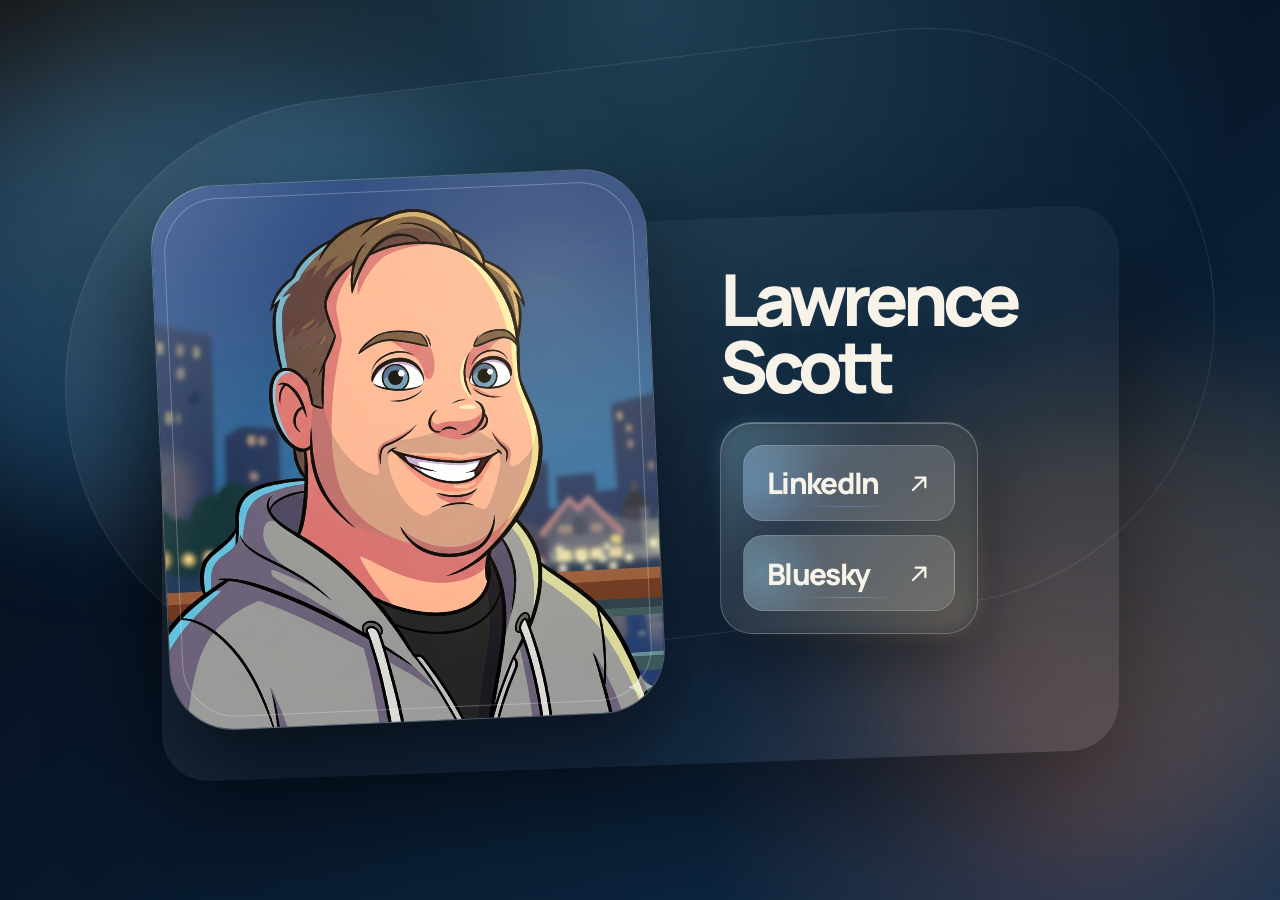
==== index.html @ 0cb6be1e "Create personal landing page" ====
<!doctype html>
<html lang="en">
  <head>
    <meta charset="utf-8">
    <meta name="viewport" content="width=device-width, initial-scale=1">
    <meta
      name="description"
      content="Lawrence Scott's personal landing page with links to LinkedIn and Bluesky."
    >
    <meta name="theme-color" content="#07111f">
    <link rel="canonical" href="https://lascott.net/">
    <meta property="og:type" content="website">
    <meta property="og:url" content="https://lascott.net/">
    <meta property="og:title" content="Lawrence Scott">
    <meta
      property="og:description"
      content="Connect with Lawrence Scott on LinkedIn and Bluesky."
    >
    <meta property="og:image" content="https://lascott.net/profile.png">
    <meta name="twitter:card" content="summary_large_image">
    <meta name="twitter:title" content="Lawrence Scott">
    <meta
      name="twitter:description"
      content="Connect with Lawrence Scott on LinkedIn and Bluesky."
    >
    <meta name="twitter:image" content="https://lascott.net/profile.png">
    <title>Lawrence Scott</title>
    <link rel="icon" href="favicon.svg" type="image/svg+xml">
    <link rel="manifest" href="site.webmanifest">
    <link rel="preconnect" href="https://fonts.googleapis.com">
    <link rel="preconnect" href="https://fonts.gstatic.com" crossorigin>
    <link
      href="https://fonts.googleapis.com/css2?family=Instrument+Serif:ital@0;1&family=Manrope:wght@500;650;800&display=swap"
      rel="stylesheet"
    >
    <link rel="stylesheet" href="styles.css">
  </head>
  <body>
    <main class="stage" aria-label="Personal landing page">
      <div class="aurora aurora-one" aria-hidden="true"></div>
      <div class="aurora aurora-two" aria-hidden="true"></div>
      <div class="grain" aria-hidden="true"></div>

      <section class="landing-card">
        <div class="portrait-shell">
          <img
            class="portrait"
            src="profile.png"
            alt="Profile illustration"
            width="990"
            height="1088"
          >
        </div>

        <div class="identity-panel">
          <h1>Lawrence Scott</h1>
          <nav class="link-box" aria-label="Social profile links">
            <a
              class="link-pill linkedin"
              href="https://www.linkedin.com/in/larryscott80/"
              rel="me noopener"
              target="_blank"
            >
              <span>LinkedIn</span>
              <svg viewBox="0 0 24 24" aria-hidden="true">
                <path d="M7.5 17.25 16.75 8m0 0H9.5m7.25 0v7.25" />
              </svg>
            </a>
            <a
              class="link-pill bluesky"
              href="https://bsky.app/profile/lawrencescott.bsky.social"
              rel="me noopener"
              target="_blank"
            >
              <span>Bluesky</span>
              <svg viewBox="0 0 24 24" aria-hidden="true">
                <path d="M7.5 17.25 16.75 8m0 0H9.5m7.25 0v7.25" />
              </svg>
            </a>
          </nav>
        </div>
      </section>
    </main>
  </body>
</html>
---- styles.css ----
:root {
  color-scheme: dark;
  --ink: #f8f3e8;
  --muted: #b7c7d8;
  --night: #07111f;
  --deep: #0b1e36;
  --blue: #6fd5ff;
  --gold: #ffd88a;
  --coral: #ff856b;
  --glass: rgba(255, 255, 255, 0.105);
  --glass-strong: rgba(255, 255, 255, 0.18);
  --line: rgba(255, 255, 255, 0.22);
  --shadow: rgba(0, 0, 0, 0.42);
}

* {
  box-sizing: border-box;
}

html {
  min-height: 100%;
  background: var(--night);
}

body {
  min-height: 100vh;
  margin: 0;
  overflow-x: hidden;
  color: var(--ink);
  font-family: "Manrope", sans-serif;
  background:
    radial-gradient(circle at 50% 0%, rgba(111, 213, 255, 0.24), transparent 38rem),
    radial-gradient(circle at 8% 20%, rgba(255, 216, 138, 0.16), transparent 24rem),
    linear-gradient(145deg, #050a12 0%, #08172a 48%, #102f4e 100%);
}

a {
  color: inherit;
}

h1,
p {
  margin: 0;
}

.stage {
  position: relative;
  display: grid;
  min-height: 100vh;
  place-items: center;
  isolation: isolate;
  padding: clamp(1.25rem, 3vw, 3rem);
}

.stage::before,
.stage::after {
  position: fixed;
  inset: auto;
  z-index: -3;
  content: "";
  pointer-events: none;
}

.stage::before {
  right: -12rem;
  bottom: -18rem;
  width: min(62vw, 52rem);
  aspect-ratio: 1;
  border-radius: 999px;
  background: radial-gradient(circle, rgba(255, 133, 107, 0.2), transparent 68%);
  filter: blur(0.5rem);
}

.stage::after {
  top: 7%;
  left: 50%;
  width: min(90vw, 76rem);
  height: min(55vw, 36rem);
  border: 1px solid rgba(255, 255, 255, 0.11);
  border-radius: 999px;
  background:
    linear-gradient(110deg, rgba(255, 255, 255, 0.07), transparent 45%),
    radial-gradient(circle at 30% 38%, rgba(111, 213, 255, 0.14), transparent 34%);
  filter: blur(0.02rem);
  transform: translateX(-50%) rotate(-7deg);
}

.aurora {
  position: fixed;
  z-index: -4;
  width: 36rem;
  max-width: 80vw;
  aspect-ratio: 1.3;
  border-radius: 44% 56% 61% 39% / 45% 35% 65% 55%;
  filter: blur(4rem);
  opacity: 0.72;
  pointer-events: none;
  animation: drift 13s ease-in-out infinite alternate;
}

.aurora-one {
  top: 7%;
  left: -8rem;
  background: rgba(42, 158, 255, 0.34);
}

.aurora-two {
  right: -10rem;
  bottom: 9%;
  background: rgba(255, 178, 91, 0.22);
  animation-delay: -5s;
}

.grain {
  position: fixed;
  inset: 0;
  z-index: -1;
  opacity: 0.18;
  pointer-events: none;
  background-image:
    linear-gradient(rgba(255, 255, 255, 0.045) 1px, transparent 1px),
    linear-gradient(90deg, rgba(255, 255, 255, 0.035) 1px, transparent 1px);
  background-size: 3.5rem 3.5rem;
  mask-image: radial-gradient(circle at 50% 45%, black, transparent 78%);
}

.landing-card {
  position: relative;
  display: grid;
  opacity: 1;
  width: min(100%, 65rem);
  grid-template-columns: minmax(18rem, 31rem) minmax(17rem, 25rem);
  align-items: center;
  justify-content: center;
  gap: clamp(1.25rem, 5vw, 4.5rem);
  animation: arrival 700ms cubic-bezier(0.2, 0.8, 0.2, 1) both;
}

.landing-card::before {
  position: absolute;
  inset: 8% 4% -8%;
  z-index: -1;
  content: "";
  border-radius: 3rem;
  background:
    linear-gradient(120deg, rgba(255, 255, 255, 0.09), transparent 34%),
    rgba(255, 255, 255, 0.035);
  box-shadow: 0 3rem 7rem var(--shadow);
  transform: skewY(-2deg);
}

.portrait-shell {
  position: relative;
  overflow: hidden;
  aspect-ratio: 0.91;
  border: 1px solid rgba(255, 255, 255, 0.2);
  border-radius: clamp(2rem, 5vw, 4rem);
  background:
    linear-gradient(145deg, rgba(255, 255, 255, 0.16), transparent 42%),
    rgba(255, 255, 255, 0.055);
  box-shadow:
    0 2.25rem 5rem rgba(0, 0, 0, 0.48),
    inset 0 1px rgba(255, 255, 255, 0.32);
  transform: rotate(-2.5deg);
}

.portrait-shell::before {
  position: absolute;
  inset: 0;
  z-index: 1;
  content: "";
  background:
    linear-gradient(115deg, rgba(255, 255, 255, 0.26), transparent 27%),
    radial-gradient(circle at 78% 20%, rgba(255, 216, 138, 0.24), transparent 24rem);
  mix-blend-mode: screen;
  pointer-events: none;
}

.portrait-shell::after {
  position: absolute;
  inset: 0.75rem;
  z-index: 2;
  content: "";
  border: 1px solid rgba(255, 255, 255, 0.26);
  border-radius: calc(clamp(2rem, 5vw, 4rem) - 0.6rem);
  pointer-events: none;
}

.portrait {
  display: block;
  width: 100%;
  height: 100%;
  object-fit: cover;
  transform: scale(1.015);
}

.identity-panel {
  display: grid;
  gap: 1.35rem;
  justify-items: start;
}

.identity-panel h1 {
  font-size: clamp(2.8rem, 5.6vw, 5.35rem);
  font-weight: 800;
  letter-spacing: -0.075em;
  line-height: 0.94;
  text-wrap: balance;
  text-shadow:
    0 1.25rem 3rem rgba(0, 0, 0, 0.26),
    0 0 2.5rem rgba(111, 213, 255, 0.12);
}

.link-box {
  position: relative;
  display: grid;
  gap: 0.9rem;
  padding: clamp(1rem, 3vw, 1.35rem);
  border: 1px solid var(--line);
  border-radius: 2rem;
  background:
    linear-gradient(155deg, rgba(255, 255, 255, 0.19), rgba(255, 255, 255, 0.06)),
    linear-gradient(180deg, rgba(6, 18, 32, 0.72), rgba(8, 22, 38, 0.46));
  box-shadow:
    0 2rem 4rem rgba(0, 0, 0, 0.34),
    inset 0 1px rgba(255, 255, 255, 0.28);
  -webkit-backdrop-filter: blur(22px) saturate(1.25);
  backdrop-filter: blur(22px) saturate(1.25);
}

.link-box::before {
  position: absolute;
  inset: -1px;
  z-index: -1;
  content: "";
  border-radius: inherit;
  background: linear-gradient(135deg, rgba(111, 213, 255, 0.44), transparent 36%, rgba(255, 216, 138, 0.36));
  filter: blur(0.55rem);
  opacity: 0.56;
}

.link-pill {
  --accent: var(--blue);
  display: flex;
  min-height: 4.75rem;
  align-items: center;
  justify-content: space-between;
  gap: 1.5rem;
  padding: 0 1.2rem 0 1.45rem;
  border: 1px solid rgba(255, 255, 255, 0.16);
  border-radius: 1.3rem;
  overflow: hidden;
  position: relative;
  color: var(--ink);
  font-size: clamp(1.35rem, 3vw, 1.85rem);
  font-weight: 800;
  letter-spacing: -0.055em;
  text-decoration: none;
  background:
    radial-gradient(circle at 8% 50%, color-mix(in srgb, var(--accent), transparent 72%), transparent 34%),
    linear-gradient(115deg, var(--glass-strong), var(--glass)),
    rgba(255, 255, 255, 0.04);
  transition:
    border-color 200ms ease,
    box-shadow 200ms ease,
    transform 200ms ease,
    background 200ms ease;
}

.link-pill::after {
  position: absolute;
  inset: auto 1.1rem 0.8rem 1.1rem;
  height: 1px;
  content: "";
  background: linear-gradient(90deg, transparent, var(--accent), transparent);
  opacity: 0.38;
  transform: scaleX(0.5);
  transition: opacity 220ms ease, transform 220ms ease;
}

.link-pill::before {
  position: absolute;
  inset: 0;
  content: "";
  background: linear-gradient(95deg, transparent, rgba(255, 255, 255, 0.16), transparent);
  opacity: 0;
  transform: translateX(-70%);
  transition: opacity 200ms ease, transform 520ms ease;
}

.link-pill span,
.link-pill svg {
  position: relative;
  z-index: 2;
}

.link-pill svg {
  width: 2rem;
  height: 2rem;
  flex: 0 0 auto;
  border-radius: 50%;
  stroke: currentColor;
  stroke-width: 1.7;
  stroke-linecap: round;
  stroke-linejoin: round;
  fill: none;
}

.link-pill:hover,
.link-pill:focus-visible {
  border-color: rgba(255, 255, 255, 0.4);
  background:
    radial-gradient(circle at 12% 50%, color-mix(in srgb, var(--accent), transparent 55%), transparent 38%),
    linear-gradient(115deg, rgba(255, 255, 255, 0.27), rgba(255, 255, 255, 0.1)),
    rgba(255, 255, 255, 0.08);
  box-shadow:
    0 1rem 2rem rgba(0, 0, 0, 0.22),
    0 0 2.5rem color-mix(in srgb, var(--accent), transparent 78%);
  transform: translateY(-0.2rem);
}

.link-pill:hover::after,
.link-pill:focus-visible::after {
  opacity: 0.86;
  transform: scaleX(1);
}

.link-pill:hover::before,
.link-pill:focus-visible::before {
  opacity: 1;
  transform: translateX(70%);
}

.link-pill:focus-visible {
  outline: 3px solid rgba(111, 213, 255, 0.55);
  outline-offset: 4px;
}

.linkedin {
  --accent: #74b9ff;
}

.bluesky {
  --accent: #8fdcff;
}

@keyframes arrival {
  from {
    opacity: 0.75;
    transform: translateY(1.5rem) scale(0.985);
  }
  to {
    opacity: 1;
    transform: translateY(0) scale(1);
  }
}

@keyframes drift {
  from {
    transform: translate3d(0, 0, 0) rotate(0deg);
  }
  to {
    transform: translate3d(2rem, -1rem, 0) rotate(10deg);
  }
}

@media (max-width: 760px) {
  body {
    background:
      radial-gradient(circle at 50% 0%, rgba(111, 213, 255, 0.3), transparent 24rem),
      radial-gradient(circle at 88% 66%, rgba(255, 216, 138, 0.16), transparent 19rem),
      linear-gradient(165deg, #050a12 0%, #08172a 54%, #102f4e 100%);
  }

  .stage {
    align-items: center;
    min-height: 100svh;
    padding: 1rem;
  }

  .landing-card {
    width: min(100%, 24rem);
    grid-template-columns: 1fr;
    gap: 1rem;
    justify-items: center;
  }

  .landing-card::before {
    inset: 5.5rem -0.35rem -0.5rem;
    border-radius: 2.1rem;
    transform: none;
  }

  .portrait-shell {
    width: min(82vw, 18.25rem);
    transform: rotate(0deg);
    border-radius: 2rem;
    box-shadow:
      0 1.6rem 3.5rem rgba(0, 0, 0, 0.42),
      inset 0 1px rgba(255, 255, 255, 0.32);
  }

  .portrait-shell::after {
    inset: 0.55rem;
    border-radius: 1.55rem;
  }

  .identity-panel {
    width: min(100%, 21rem);
    gap: 1rem;
    justify-items: stretch;
    text-align: center;
  }

  .identity-panel h1 {
    font-size: clamp(2.95rem, 15vw, 4.15rem);
    letter-spacing: -0.085em;
    line-height: 0.88;
  }

  .link-box {
    gap: 0.72rem;
    padding: 0.85rem;
    border-radius: 1.55rem;
  }

  .link-pill {
    min-height: 4.05rem;
    padding-inline: 1.15rem;
    border-radius: 1.1rem;
    font-size: 1.35rem;
  }

  .link-pill svg {
    width: 1.65rem;
    height: 1.65rem;
  }
}

@media (max-width: 380px) {
  .portrait-shell {
    width: min(78vw, 16.5rem);
  }

  .identity-panel h1 {
    font-size: clamp(2.55rem, 14vw, 3.4rem);
  }
}

@media (prefers-reduced-motion: reduce) {
  *,
  *::before,
  *::after {
    animation-duration: 1ms !important;
    animation-iteration-count: 1 !important;
    scroll-behavior: auto !important;
    transition-duration: 1ms !important;
  }
}
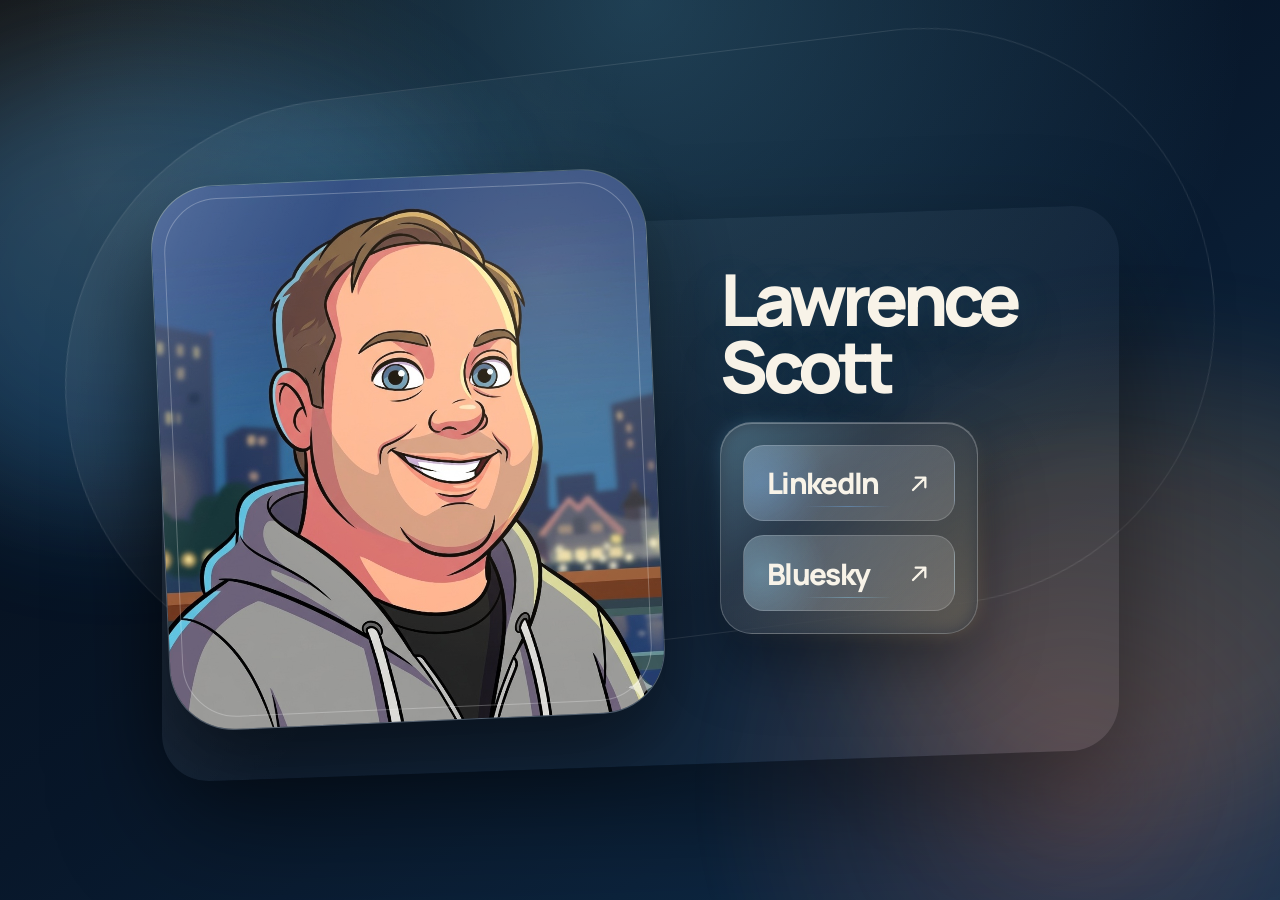
==== commit e921d710: "Optimize profile image loading" ====
--- a/index.html
+++ b/index.html
@@ -16,17 +16,18 @@
       property="og:description"
       content="Connect with Lawrence Scott on LinkedIn and Bluesky."
     >
-    <meta property="og:image" content="https://lascott.net/profile.png">
+    <meta property="og:image" content="https://lascott.net/profile.jpg">
     <meta name="twitter:card" content="summary_large_image">
     <meta name="twitter:title" content="Lawrence Scott">
     <meta
       name="twitter:description"
       content="Connect with Lawrence Scott on LinkedIn and Bluesky."
     >
-    <meta name="twitter:image" content="https://lascott.net/profile.png">
+    <meta name="twitter:image" content="https://lascott.net/profile.jpg">
     <title>Lawrence Scott</title>
     <link rel="icon" href="favicon.svg" type="image/svg+xml">
     <link rel="manifest" href="site.webmanifest">
+    <link rel="preload" href="profile.jpg" as="image" fetchpriority="high">
     <link rel="preconnect" href="https://fonts.googleapis.com">
     <link rel="preconnect" href="https://fonts.gstatic.com" crossorigin>
     <link
@@ -43,13 +44,18 @@
 
       <section class="landing-card">
         <div class="portrait-shell">
-          <img
-            class="portrait"
-            src="profile.png"
-            alt="Profile illustration"
-            width="990"
-            height="1088"
-          >
+          <picture>
+            <source srcset="profile.jpg" type="image/jpeg">
+            <img
+              class="portrait"
+              src="profile.png"
+              alt="Profile illustration of Lawrence Scott"
+              width="990"
+              height="1088"
+              fetchpriority="high"
+              decoding="async"
+            >
+          </picture>
         </div>
 
         <div class="identity-panel">
--- a/styles.css
+++ b/styles.css
@@ -186,10 +186,14 @@
   pointer-events: none;
 }
 
+.portrait-shell picture,
 .portrait {
   display: block;
   width: 100%;
   height: 100%;
+}
+
+.portrait {
   object-fit: cover;
   transform: scale(1.015);
 }
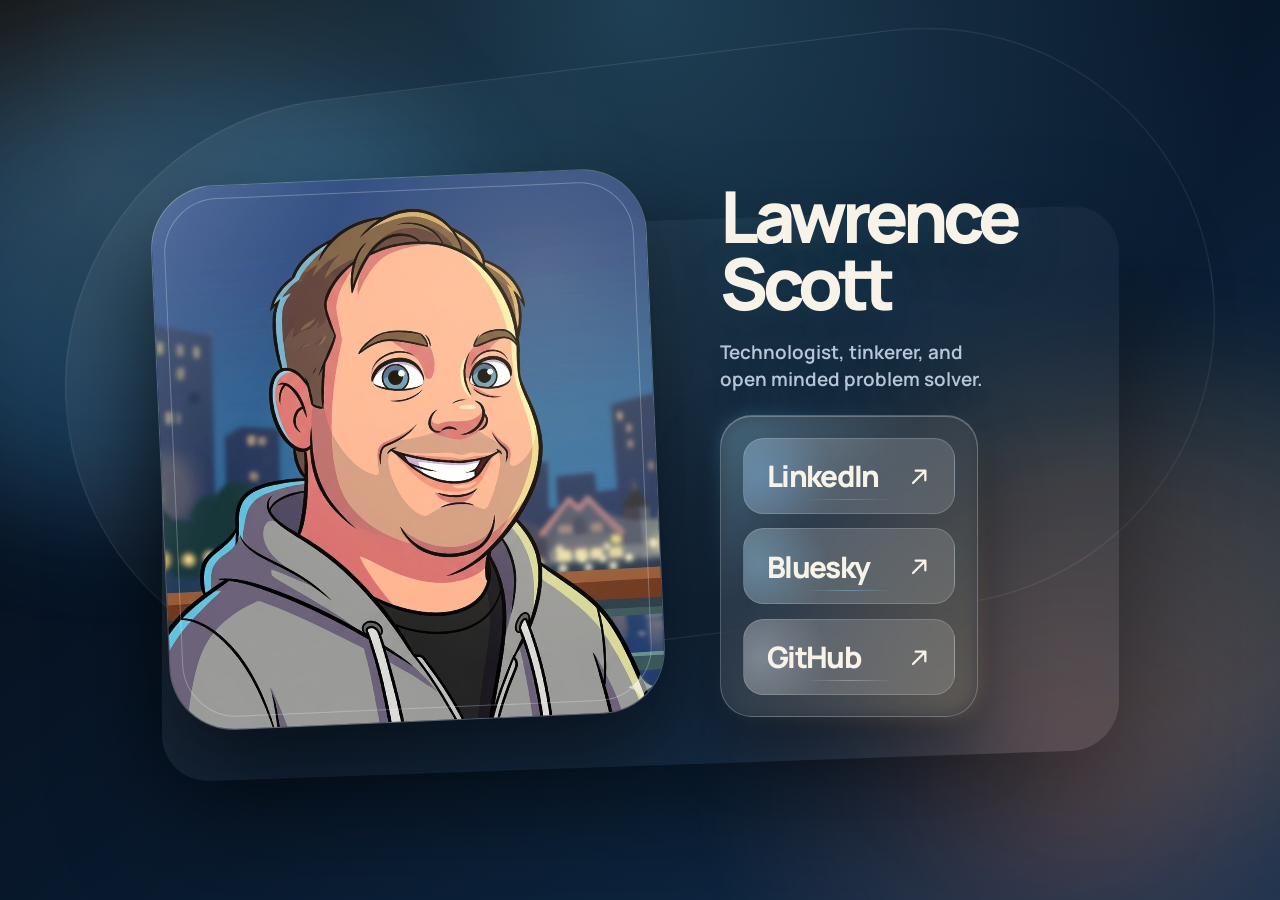
==== commit 47550048: "Add bio and profile metadata" ====
--- a/index.html
+++ b/index.html
@@ -5,7 +5,7 @@
     <meta name="viewport" content="width=device-width, initial-scale=1">
     <meta
       name="description"
-      content="Lawrence Scott's personal landing page with links to LinkedIn and Bluesky."
+      content="Lawrence Scott is a technologist, tinkerer, and open minded problem solver. Connect on LinkedIn, Bluesky, and GitHub."
     >
     <meta name="theme-color" content="#07111f">
     <link rel="canonical" href="https://lascott.net/">
@@ -14,14 +14,14 @@
     <meta property="og:title" content="Lawrence Scott">
     <meta
       property="og:description"
-      content="Connect with Lawrence Scott on LinkedIn and Bluesky."
+      content="Technologist, tinkerer, and open minded problem solver."
     >
     <meta property="og:image" content="https://lascott.net/profile.jpg">
     <meta name="twitter:card" content="summary_large_image">
     <meta name="twitter:title" content="Lawrence Scott">
     <meta
       name="twitter:description"
-      content="Connect with Lawrence Scott on LinkedIn and Bluesky."
+      content="Technologist, tinkerer, and open minded problem solver."
     >
     <meta name="twitter:image" content="https://lascott.net/profile.jpg">
     <title>Lawrence Scott</title>
@@ -35,6 +35,21 @@
       rel="stylesheet"
     >
     <link rel="stylesheet" href="styles.css">
+    <script type="application/ld+json">
+      {
+        "@context": "https://schema.org",
+        "@type": "Person",
+        "name": "Lawrence Scott",
+        "url": "https://lascott.net/",
+        "image": "https://lascott.net/profile.jpg",
+        "description": "Technologist, tinkerer, and open minded problem solver.",
+        "sameAs": [
+          "https://www.linkedin.com/in/larryscott80/",
+          "https://bsky.app/profile/lawrencescott.bsky.social",
+          "https://github.com/lascott80"
+        ]
+      }
+    </script>
   </head>
   <body>
     <main class="stage" aria-label="Personal landing page">
@@ -60,6 +75,7 @@
 
         <div class="identity-panel">
           <h1>Lawrence Scott</h1>
+          <p class="bio">Technologist, tinkerer, and open minded problem solver.</p>
           <nav class="link-box" aria-label="Social profile links">
             <a
               class="link-pill linkedin"
@@ -83,6 +99,17 @@
                 <path d="M7.5 17.25 16.75 8m0 0H9.5m7.25 0v7.25" />
               </svg>
             </a>
+            <a
+              class="link-pill github"
+              href="https://github.com/lascott80"
+              rel="me noopener"
+              target="_blank"
+            >
+              <span>GitHub</span>
+              <svg viewBox="0 0 24 24" aria-hidden="true">
+                <path d="M7.5 17.25 16.75 8m0 0H9.5m7.25 0v7.25" />
+              </svg>
+            </a>
           </nav>
         </div>
       </section>
--- a/styles.css
+++ b/styles.css
@@ -215,6 +215,16 @@
     0 0 2.5rem rgba(111, 213, 255, 0.12);
 }
 
+.bio {
+  max-width: 24rem;
+  color: var(--muted);
+  font-size: clamp(1rem, 1.5vw, 1.18rem);
+  font-weight: 650;
+  line-height: 1.45;
+  text-wrap: balance;
+  text-shadow: 0 0.85rem 2rem rgba(0, 0, 0, 0.22);
+}
+
 .link-box {
   position: relative;
   display: grid;
@@ -348,6 +358,10 @@
   --accent: #8fdcff;
 }
 
+.github {
+  --accent: #d7dce5;
+}
+
 @keyframes arrival {
   from {
     opacity: 0.75;
@@ -396,7 +410,7 @@
   }
 
   .portrait-shell {
-    width: min(82vw, 18.25rem);
+    width: min(74vw, 16.75rem);
     transform: rotate(0deg);
     border-radius: 2rem;
     box-shadow:
@@ -417,9 +431,15 @@
   }
 
   .identity-panel h1 {
-    font-size: clamp(2.95rem, 15vw, 4.15rem);
+    font-size: clamp(2.8rem, 13vw, 3.75rem);
     letter-spacing: -0.085em;
     line-height: 0.88;
+  }
+
+  .bio {
+    max-width: 19rem;
+    justify-self: center;
+    font-size: 1rem;
   }
 
   .link-box {
@@ -429,10 +449,10 @@
   }
 
   .link-pill {
-    min-height: 4.05rem;
+    min-height: 3.75rem;
     padding-inline: 1.15rem;
     border-radius: 1.1rem;
-    font-size: 1.35rem;
+    font-size: 1.26rem;
   }
 
   .link-pill svg {
@@ -443,11 +463,11 @@
 
 @media (max-width: 380px) {
   .portrait-shell {
-    width: min(78vw, 16.5rem);
+    width: min(72vw, 14.5rem);
   }
 
   .identity-panel h1 {
-    font-size: clamp(2.55rem, 14vw, 3.4rem);
+    font-size: clamp(2.45rem, 12vw, 3.15rem);
   }
 }
 
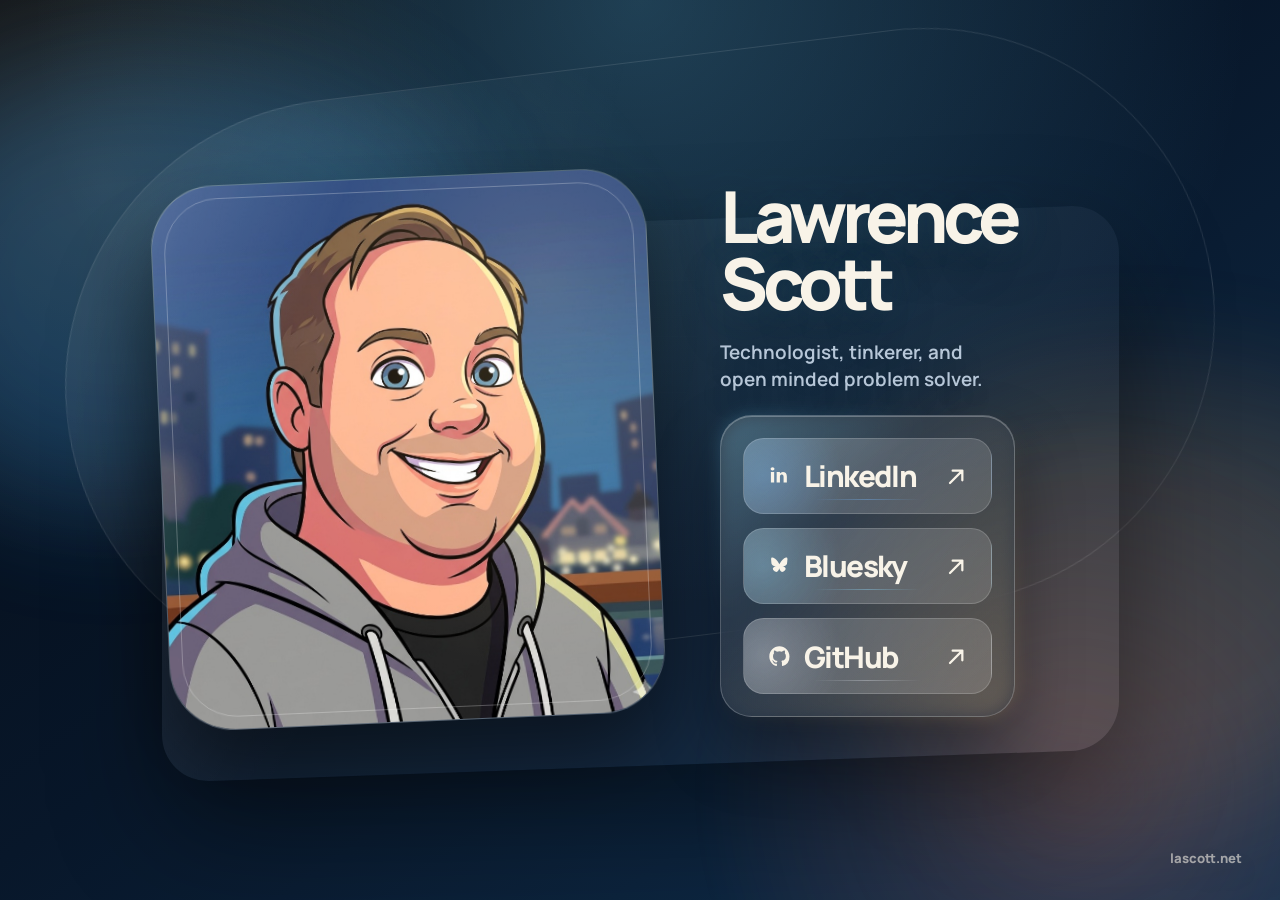
==== commit a967d01d: "Polish personal site experience" ====
--- a/index.html
+++ b/index.html
@@ -16,16 +16,29 @@
       property="og:description"
       content="Technologist, tinkerer, and open minded problem solver."
     >
-    <meta property="og:image" content="https://lascott.net/profile.jpg">
+    <meta property="og:image" content="https://lascott.net/og-image.jpg">
+    <meta property="og:image:type" content="image/jpeg">
+    <meta property="og:image:width" content="1200">
+    <meta property="og:image:height" content="630">
+    <meta
+      property="og:image:alt"
+      content="Lawrence Scott with the bio Technologist, tinkerer, and open minded problem solver."
+    >
     <meta name="twitter:card" content="summary_large_image">
     <meta name="twitter:title" content="Lawrence Scott">
     <meta
       name="twitter:description"
       content="Technologist, tinkerer, and open minded problem solver."
     >
-    <meta name="twitter:image" content="https://lascott.net/profile.jpg">
+    <meta name="twitter:image" content="https://lascott.net/og-image.jpg">
+    <meta
+      name="twitter:image:alt"
+      content="Lawrence Scott with the bio Technologist, tinkerer, and open minded problem solver."
+    >
     <title>Lawrence Scott</title>
     <link rel="icon" href="favicon.svg" type="image/svg+xml">
+    <link rel="icon" href="favicon-32.png" sizes="32x32" type="image/png">
+    <link rel="apple-touch-icon" href="apple-touch-icon.png">
     <link rel="manifest" href="site.webmanifest">
     <link rel="preload" href="profile.jpg" as="image" fetchpriority="high">
     <link rel="preconnect" href="https://fonts.googleapis.com">
@@ -74,45 +87,98 @@
         </div>
 
         <div class="identity-panel">
-          <h1>Lawrence Scott</h1>
+          <h1><span>Lawrence</span> <span>Scott</span></h1>
           <p class="bio">Technologist, tinkerer, and open minded problem solver.</p>
           <nav class="link-box" aria-label="Social profile links">
             <a
               class="link-pill linkedin"
               href="https://www.linkedin.com/in/larryscott80/"
+              aria-label="Open Lawrence Scott on LinkedIn"
               rel="me noopener"
               target="_blank"
             >
-              <span>LinkedIn</span>
-              <svg viewBox="0 0 24 24" aria-hidden="true">
+              <span class="link-label">
+                <svg class="brand-icon" viewBox="0 0 24 24" aria-hidden="true">
+                  <path d="M6.94 8.75H3.78v10.1h3.16V8.75Zm.27-3.12c0-.92-.74-1.63-1.85-1.63-1.1 0-1.84.71-1.84 1.63 0 .9.71 1.63 1.8 1.63h.02c1.13 0 1.87-.73 1.87-1.63Zm12.03 7.43c0-3.04-1.62-4.45-3.78-4.45a3.26 3.26 0 0 0-2.96 1.63h.02V8.75H9.36c.04.96 0 10.1 0 10.1h3.16v-5.64c0-.3.02-.6.11-.82.24-.6.79-1.23 1.72-1.23 1.22 0 1.71.93 1.71 2.29v5.4h3.16l.02-5.79Z" />
+                </svg>
+                <span>LinkedIn</span>
+              </span>
+              <svg class="outbound-icon" viewBox="0 0 24 24" aria-hidden="true">
                 <path d="M7.5 17.25 16.75 8m0 0H9.5m7.25 0v7.25" />
               </svg>
             </a>
             <a
               class="link-pill bluesky"
               href="https://bsky.app/profile/lawrencescott.bsky.social"
+              aria-label="Open Lawrence Scott on Bluesky"
               rel="me noopener"
               target="_blank"
             >
-              <span>Bluesky</span>
-              <svg viewBox="0 0 24 24" aria-hidden="true">
+              <span class="link-label">
+                <svg class="brand-icon" viewBox="0 0 24 24" aria-hidden="true">
+                  <path d="M7.6 4.24c1.8 1.35 3.74 4.1 4.4 5.57.66-1.47 2.6-4.22 4.4-5.57 1.3-.98 3.4-1.73 3.4.68 0 .48-.28 4.04-.44 4.62-.57 2.05-2.65 2.58-4.5 2.26 3.23.55 4.05 2.38 2.28 4.21-3.36 3.48-4.83-.87-5.2-1.98l-.06-.18-.06.18c-.37 1.11-1.84 5.46-5.2 1.98-1.77-1.83-.95-3.66 2.28-4.21-1.85.32-3.93-.21-4.5-2.26-.16-.58-.44-4.14-.44-4.62 0-2.41 2.1-1.66 3.4-.68h.24Z" />
+                </svg>
+                <span>Bluesky</span>
+              </span>
+              <svg class="outbound-icon" viewBox="0 0 24 24" aria-hidden="true">
                 <path d="M7.5 17.25 16.75 8m0 0H9.5m7.25 0v7.25" />
               </svg>
             </a>
             <a
               class="link-pill github"
               href="https://github.com/lascott80"
+              aria-label="Open Lawrence Scott on GitHub"
               rel="me noopener"
               target="_blank"
             >
-              <span>GitHub</span>
-              <svg viewBox="0 0 24 24" aria-hidden="true">
+              <span class="link-label">
+                <svg class="brand-icon" viewBox="0 0 24 24" aria-hidden="true">
+                  <path d="M12 2.25c-5.39 0-9.75 4.36-9.75 9.75 0 4.31 2.79 7.97 6.67 9.26.49.09.67-.21.67-.47v-1.72c-2.71.59-3.28-1.16-3.28-1.16-.44-1.13-1.08-1.43-1.08-1.43-.89-.6.07-.59.07-.59.98.07 1.5 1.01 1.5 1.01.87 1.49 2.28 1.06 2.84.81.09-.63.34-1.06.62-1.31-2.16-.24-4.44-1.08-4.44-4.82 0-1.07.38-1.94 1.01-2.62-.1-.25-.44-1.24.1-2.58 0 0 .82-.26 2.68 1a9.33 9.33 0 0 1 4.86 0c1.86-1.26 2.68-1 2.68-1 .54 1.34.2 2.33.1 2.58.63.68 1.01 1.55 1.01 2.62 0 3.75-2.28 4.58-4.45 4.82.35.3.66.9.66 1.81v2.68c0 .26.18.57.67.47A9.75 9.75 0 0 0 21.75 12c0-5.39-4.36-9.75-9.75-9.75Z" />
+                </svg>
+                <span>GitHub</span>
+              </span>
+              <svg class="outbound-icon" viewBox="0 0 24 24" aria-hidden="true">
                 <path d="M7.5 17.25 16.75 8m0 0H9.5m7.25 0v7.25" />
               </svg>
             </a>
           </nav>
         </div>
       </section>
+      <footer class="signature" aria-label="Site signature">
+        <a href="https://lascott.net/" aria-label="Lawrence Scott personal site">lascott.net</a>
+      </footer>
     </main>
+    <script>
+      (() => {
+        const stage = document.querySelector(".stage");
+        const canHover = window.matchMedia("(hover: hover) and (pointer: fine)").matches;
+        const reduceMotion = window.matchMedia("(prefers-reduced-motion: reduce)").matches;
+
+        if (!stage || !canHover || reduceMotion) {
+          return;
+        }
+
+        let frame = 0;
+
+        stage.addEventListener("pointermove", (event) => {
+          if (frame) {
+            cancelAnimationFrame(frame);
+          }
+
+          frame = requestAnimationFrame(() => {
+            const x = (event.clientX / window.innerWidth - 0.5) * 2;
+            const y = (event.clientY / window.innerHeight - 0.5) * 2;
+
+            stage.style.setProperty("--pointer-x", x.toFixed(3));
+            stage.style.setProperty("--pointer-y", y.toFixed(3));
+          });
+        }, { passive: true });
+
+        stage.addEventListener("pointerleave", () => {
+          stage.style.setProperty("--pointer-x", "0");
+          stage.style.setProperty("--pointer-y", "0");
+        });
+      })();
+    </script>
   </body>
 </html>
--- a/styles.css
+++ b/styles.css
@@ -44,12 +44,42 @@
 }
 
 .stage {
+  --pointer-x: 0;
+  --pointer-y: 0;
   position: relative;
   display: grid;
   min-height: 100vh;
   place-items: center;
   isolation: isolate;
   padding: clamp(1.25rem, 3vw, 3rem);
+}
+
+.signature {
+  position: absolute;
+  right: clamp(1.25rem, 3vw, 3rem);
+  bottom: clamp(1rem, 2.5vw, 2rem);
+  z-index: 1;
+}
+
+.signature a {
+  color: rgba(248, 243, 232, 0.58);
+  font-size: 0.82rem;
+  font-weight: 800;
+  letter-spacing: 0;
+  text-decoration: none;
+  text-shadow: 0 0.75rem 1.5rem rgba(0, 0, 0, 0.28);
+  transition: color 180ms ease;
+}
+
+.signature a:hover,
+.signature a:focus-visible {
+  color: rgba(248, 243, 232, 0.92);
+}
+
+.signature a:focus-visible {
+  border-radius: 0.35rem;
+  outline: 2px solid rgba(111, 213, 255, 0.58);
+  outline-offset: 0.35rem;
 }
 
 .stage::before,
@@ -161,7 +191,13 @@
   box-shadow:
     0 2.25rem 5rem rgba(0, 0, 0, 0.48),
     inset 0 1px rgba(255, 255, 255, 0.32);
-  transform: rotate(-2.5deg);
+  transform:
+    perspective(70rem)
+    rotateX(calc(var(--pointer-y) * -2deg))
+    rotateY(calc(var(--pointer-x) * 2.5deg))
+    rotate(-2.5deg);
+  transition: box-shadow 240ms ease, transform 240ms ease;
+  will-change: transform;
 }
 
 .portrait-shell::before {
@@ -195,7 +231,14 @@
 
 .portrait {
   object-fit: cover;
-  transform: scale(1.015);
+  transform:
+    translate(
+      calc(var(--pointer-x) * -0.45rem),
+      calc(var(--pointer-y) * -0.35rem)
+    )
+    scale(1.035);
+  transition: transform 240ms ease;
+  will-change: transform;
 }
 
 .identity-panel {
@@ -215,6 +258,10 @@
     0 0 2.5rem rgba(111, 213, 255, 0.12);
 }
 
+.identity-panel h1 span {
+  display: block;
+}
+
 .bio {
   max-width: 24rem;
   color: var(--muted);
@@ -238,8 +285,19 @@
   box-shadow:
     0 2rem 4rem rgba(0, 0, 0, 0.34),
     inset 0 1px rgba(255, 255, 255, 0.28);
+  transform:
+    perspective(70rem)
+    rotateX(calc(var(--pointer-y) * -1deg))
+    rotateY(calc(var(--pointer-x) * 1.3deg))
+    translate3d(
+      calc(var(--pointer-x) * 0.25rem),
+      calc(var(--pointer-y) * 0.18rem),
+      0
+    );
+  transition: box-shadow 240ms ease, transform 240ms ease;
   -webkit-backdrop-filter: blur(22px) saturate(1.25);
   backdrop-filter: blur(22px) saturate(1.25);
+  will-change: transform;
 }
 
 .link-box::before {
@@ -308,7 +366,21 @@
   z-index: 2;
 }
 
-.link-pill svg {
+.link-label {
+  display: inline-flex;
+  min-width: 0;
+  align-items: center;
+  gap: 0.78rem;
+}
+
+.brand-icon {
+  width: 1.55rem;
+  height: 1.55rem;
+  flex: 0 0 auto;
+  fill: currentColor;
+}
+
+.outbound-icon {
   width: 2rem;
   height: 2rem;
   flex: 0 0 auto;
@@ -362,6 +434,54 @@
   --accent: #d7dce5;
 }
 
+.not-found {
+  text-align: center;
+}
+
+.not-found-panel {
+  position: relative;
+  display: grid;
+  width: min(100%, 33rem);
+  justify-items: center;
+  gap: 1.2rem;
+  padding: clamp(2rem, 6vw, 3.5rem);
+  border: 1px solid var(--line);
+  border-radius: 2rem;
+  background:
+    linear-gradient(155deg, rgba(255, 255, 255, 0.17), rgba(255, 255, 255, 0.055)),
+    linear-gradient(180deg, rgba(6, 18, 32, 0.72), rgba(8, 22, 38, 0.48));
+  box-shadow:
+    0 2.5rem 5rem rgba(0, 0, 0, 0.38),
+    inset 0 1px rgba(255, 255, 255, 0.25);
+  -webkit-backdrop-filter: blur(22px) saturate(1.2);
+  backdrop-filter: blur(22px) saturate(1.2);
+}
+
+.not-found-code {
+  color: var(--gold);
+  font-size: 0.82rem;
+  font-weight: 800;
+  letter-spacing: 0.18em;
+  text-transform: uppercase;
+}
+
+.not-found-panel h1 {
+  font-size: clamp(2.8rem, 8vw, 5rem);
+  font-weight: 800;
+  letter-spacing: -0.075em;
+  line-height: 0.92;
+  text-wrap: balance;
+}
+
+.not-found-panel h1 span {
+  display: block;
+}
+
+.home-link {
+  width: min(100%, 18rem);
+  margin-top: 0.35rem;
+}
+
 @keyframes arrival {
   from {
     opacity: 0.75;
@@ -393,7 +513,15 @@
   .stage {
     align-items: center;
     min-height: 100svh;
-    padding: 1rem;
+    padding: 1rem 1rem 2.45rem;
+  }
+
+  .signature {
+    right: 0;
+    bottom: 0.8rem;
+    left: 0;
+    display: flex;
+    justify-content: center;
   }
 
   .landing-card {
@@ -446,6 +574,7 @@
     gap: 0.72rem;
     padding: 0.85rem;
     border-radius: 1.55rem;
+    transform: none;
   }
 
   .link-pill {
@@ -458,6 +587,11 @@
   .link-pill svg {
     width: 1.65rem;
     height: 1.65rem;
+  }
+
+  .brand-icon {
+    width: 1.35rem;
+    height: 1.35rem;
   }
 }
 
@@ -480,4 +614,10 @@
     scroll-behavior: auto !important;
     transition-duration: 1ms !important;
   }
-}
+
+  .portrait,
+  .portrait-shell,
+  .link-box {
+    transform: none;
+  }
+}
